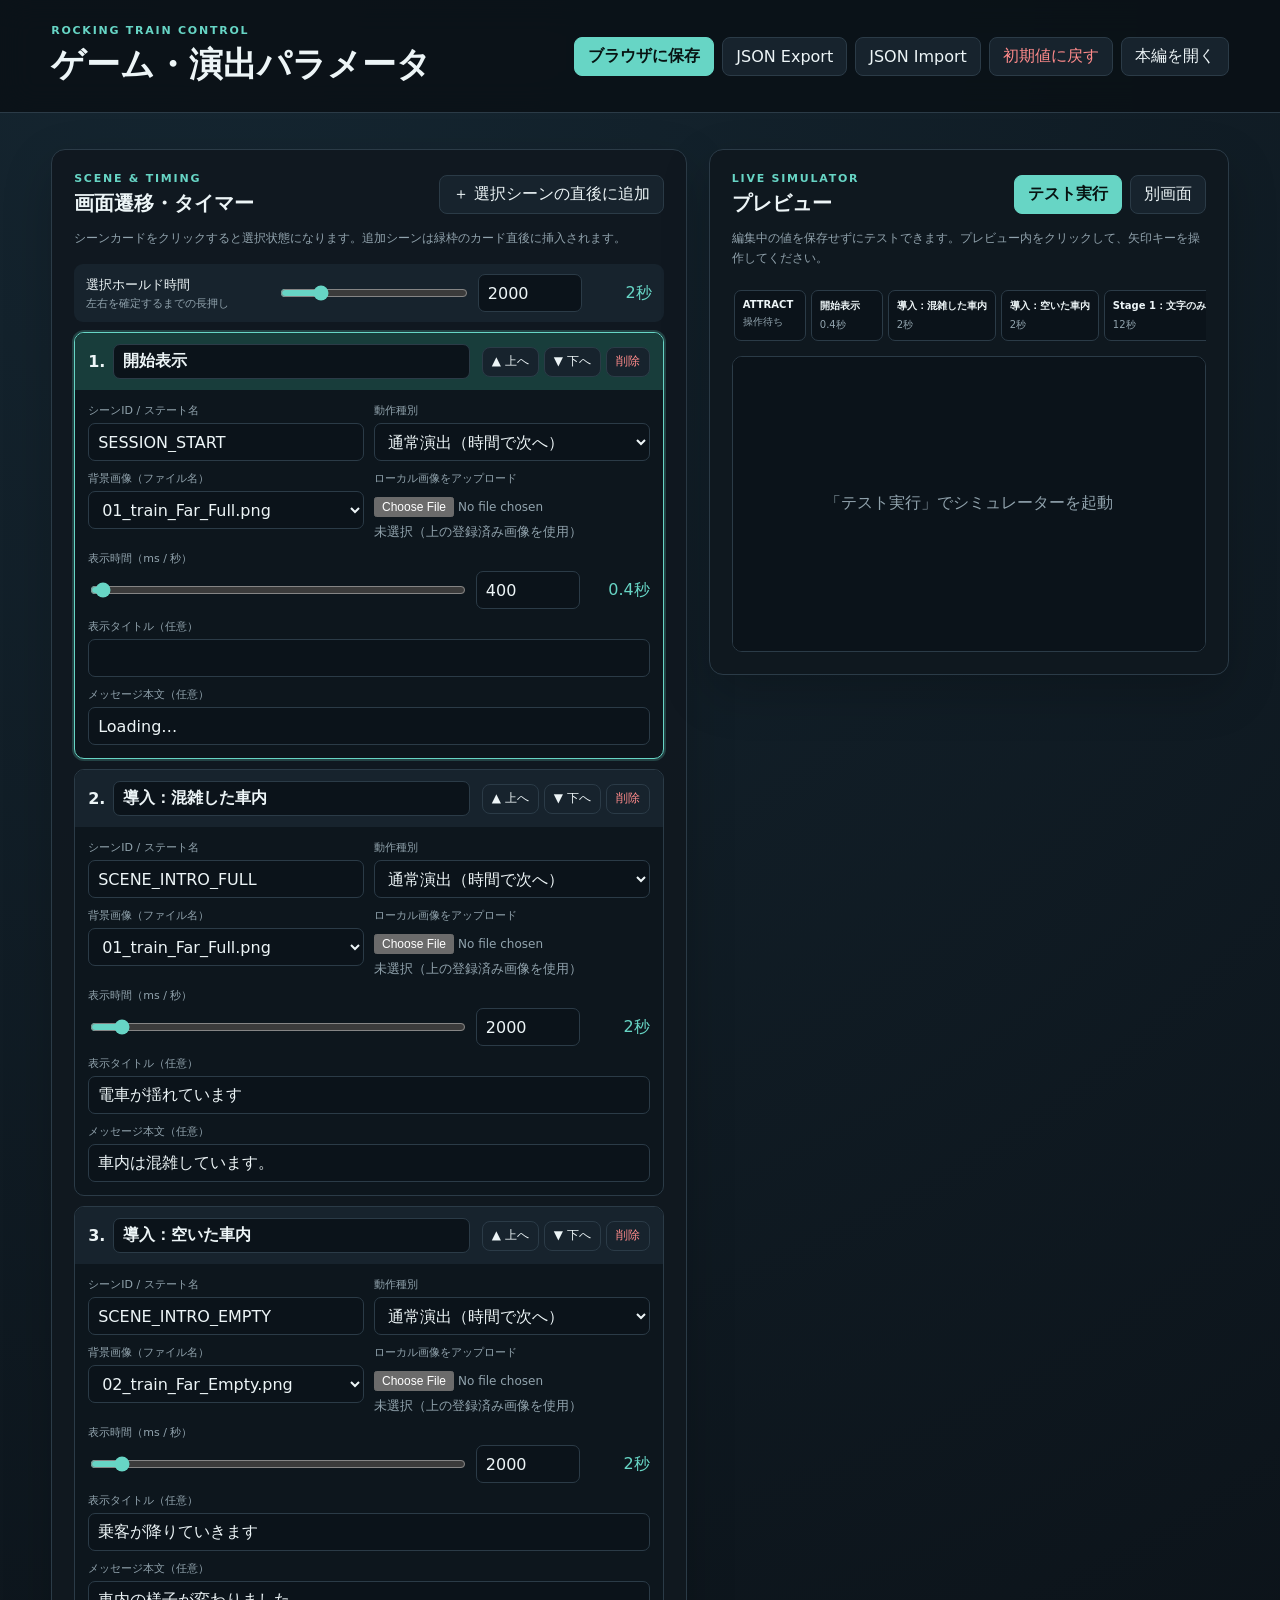
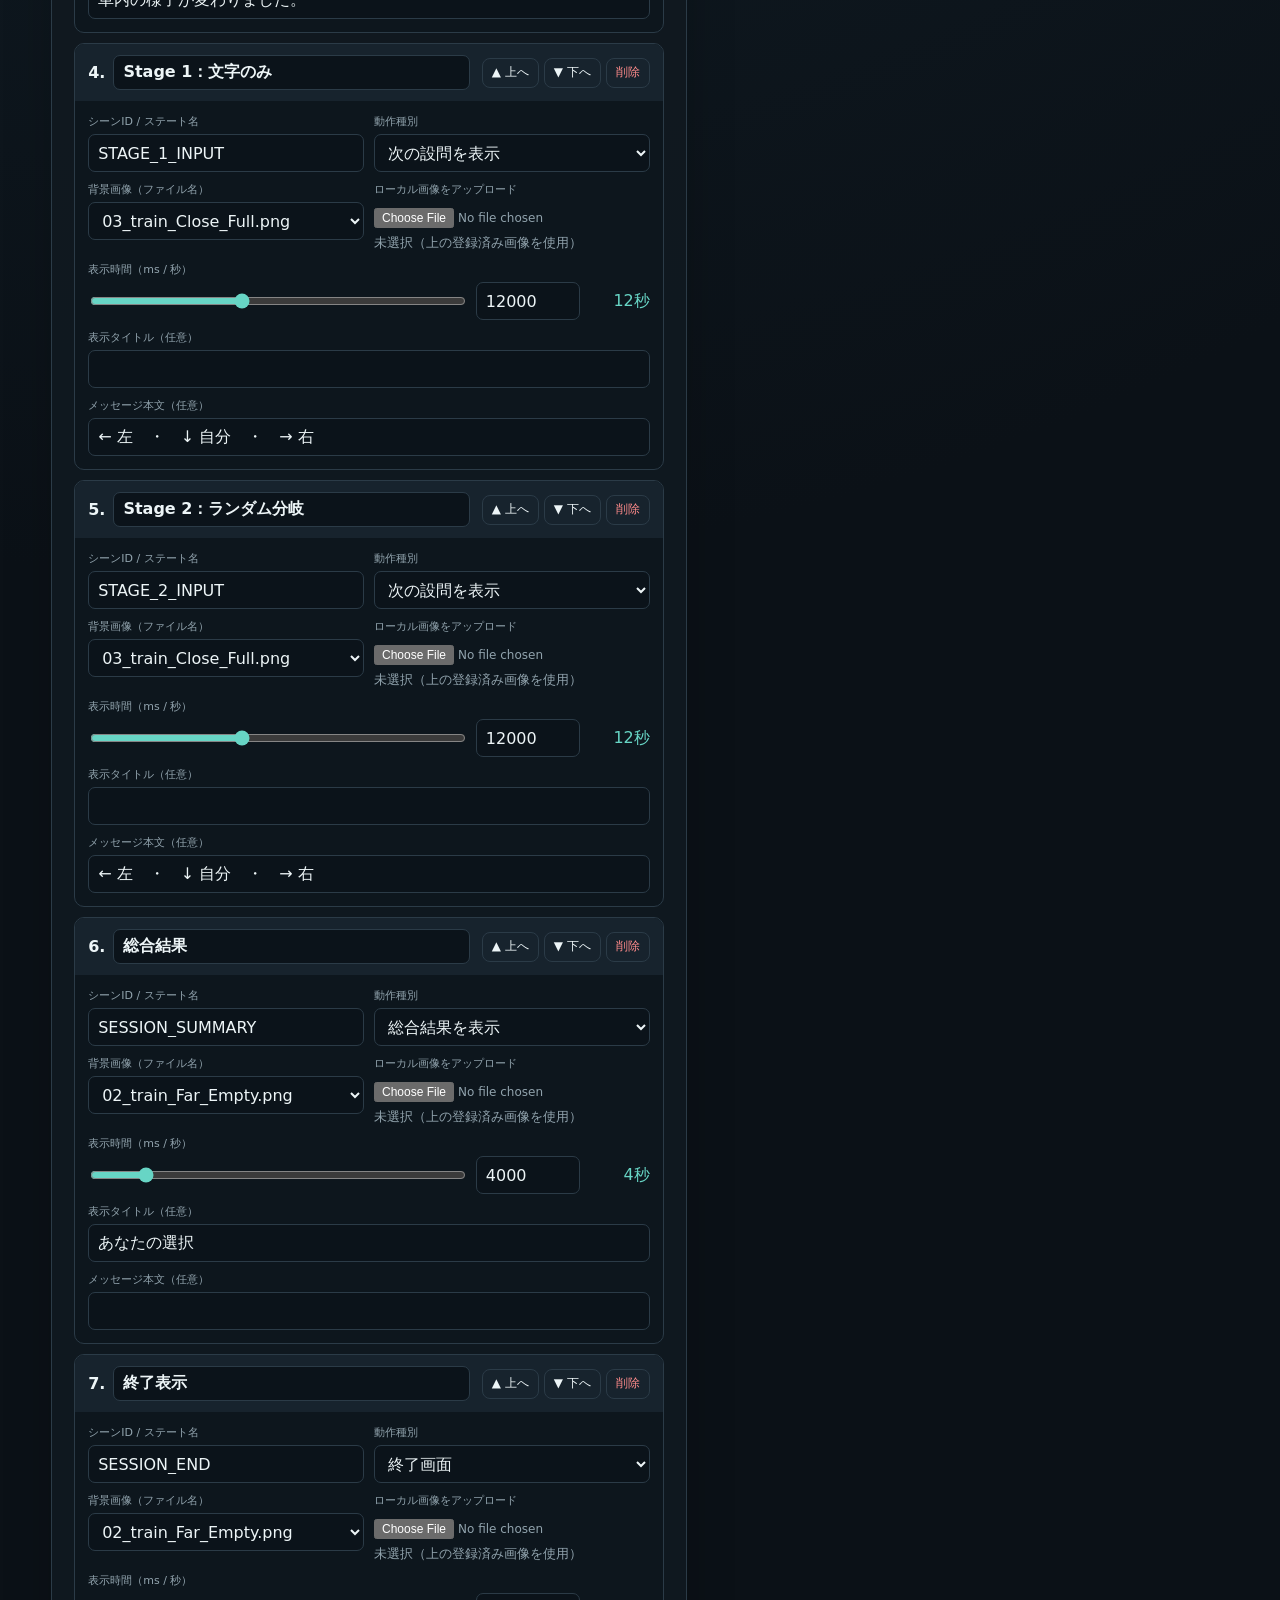
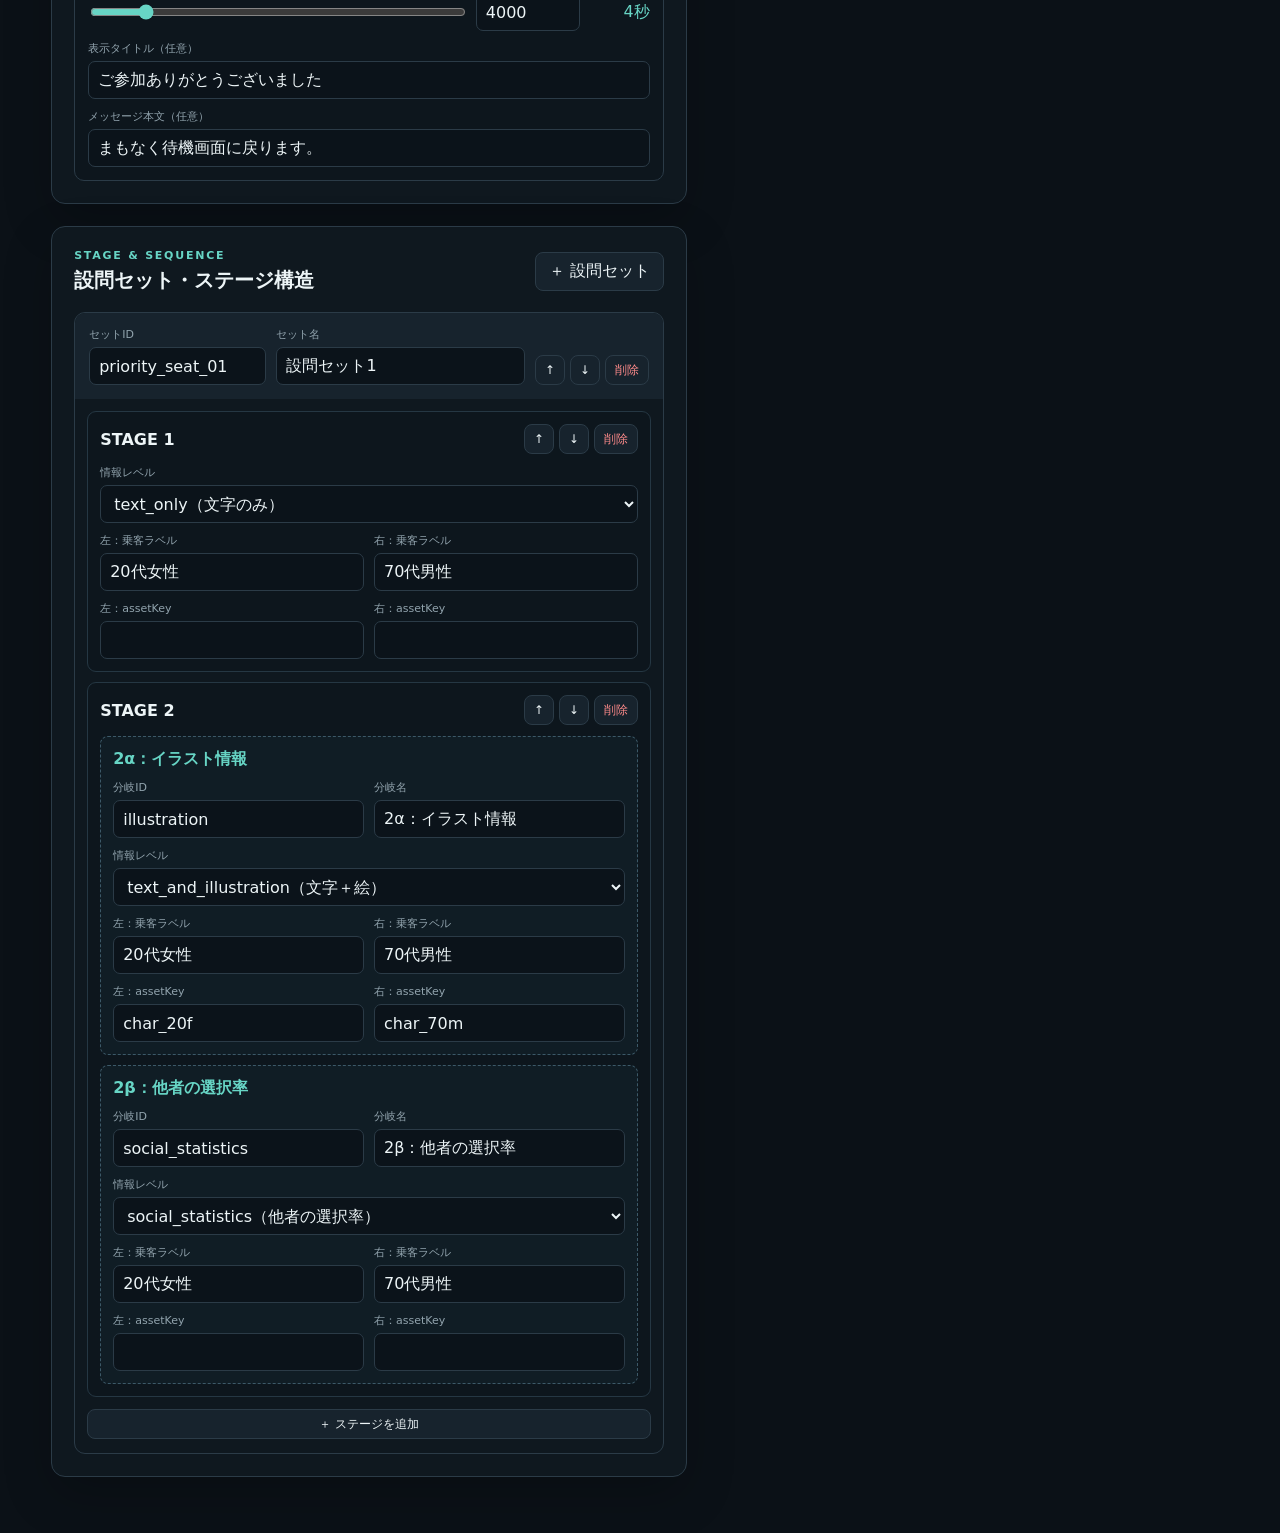
==== admin.html @ de891e97 "Initial Rocking Train prototype and admin configurator" ====
<!doctype html>
<html lang="ja">
  <head>
    <meta charset="UTF-8" />
    <meta name="viewport" content="width=device-width, initial-scale=1.0" />
    <title>揺れる電車｜演出設定</title>
    <link rel="stylesheet" href="./admin.css" />
  </head>
  <body>
    <header class="admin-header">
      <div>
        <p class="eyebrow">ROCKING TRAIN CONTROL</p>
        <h1>ゲーム・演出パラメータ</h1>
      </div>
      <nav class="header-actions" aria-label="設定操作">
        <button id="save-config" class="button button--primary" type="button">ブラウザに保存</button>
        <button id="export-config" class="button" type="button">JSON Export</button>
        <label class="button" for="import-config">JSON Import</label>
        <input id="import-config" type="file" accept="application/json,.json" hidden />
        <button id="reset-config" class="button button--danger" type="button">初期値に戻す</button>
        <a class="button" href="./index.html">本編を開く</a>
      </nav>
    </header>

    <p id="status" class="status" role="status" aria-live="polite"></p>

    <main class="admin-layout">
      <div class="editor-column">
        <section class="panel">
          <div class="panel__heading">
            <div>
              <p class="eyebrow">SCENE &amp; TIMING</p>
              <h2>画面遷移・タイマー</h2>
            </div>
            <button id="add-scene" class="button" type="button">＋ 選択シーンの直後に追加</button>
          </div>
          <p class="help">シーンカードをクリックすると選択状態になります。追加シーンは緑枠のカード直後に挿入されます。</p>
          <div id="timing-editor" class="timing-editor"></div>
        </section>

        <section class="panel">
          <div class="panel__heading">
            <div>
              <p class="eyebrow">STAGE &amp; SEQUENCE</p>
              <h2>設問セット・ステージ構造</h2>
            </div>
            <button id="add-question-set" class="button" type="button">＋ 設問セット</button>
          </div>
          <div id="sequence-editor" class="sequence-editor"></div>
        </section>
      </div>

      <aside class="preview-column">
        <section class="panel panel--sticky">
          <div class="panel__heading">
            <div>
              <p class="eyebrow">LIVE SIMULATOR</p>
              <h2>プレビュー</h2>
            </div>
            <div class="preview-actions">
              <button id="run-preview" class="button button--primary" type="button">テスト実行</button>
              <button id="open-preview" class="button" type="button">別画面</button>
            </div>
          </div>
          <p class="help">編集中の値を保存せずにテストできます。プレビュー内をクリックして、矢印キーを操作してください。</p>
          <div id="timeline" class="timeline" aria-label="画面遷移タイムライン"></div>
          <div class="preview-frame-wrap">
            <iframe id="preview-frame" title="揺れる電車 プレビュー"></iframe>
            <div id="preview-placeholder" class="preview-placeholder">「テスト実行」でシミュレーターを起動</div>
          </div>
        </section>
      </aside>
    </main>

    <script type="module" src="./admin.js"></script>
  </body>
</html>
---- admin.css ----
:root {
  color-scheme: dark;
  font-family: Inter, "Noto Sans JP", system-ui, sans-serif;
  background: #0b1117;
  color: #edf5f7;
  --panel: #101820;
  --panel-raised: #17232d;
  --line: #2b3b47;
  --muted: #91a3ad;
  --accent: #67d5c5;
  --accent-dark: #183d3b;
  --danger: #ff8b8b;
}

* { box-sizing: border-box; }
body { margin: 0; min-width: 320px; background: radial-gradient(circle at 20% 0, #152631, #0b1117 45%); }
button, input, select { font: inherit; }

.admin-header {
  display: flex;
  justify-content: space-between;
  gap: 24px;
  align-items: center;
  padding: 24px clamp(18px, 4vw, 56px);
  border-bottom: 1px solid var(--line);
  background: rgba(11, 17, 23, .9);
  backdrop-filter: blur(16px);
  position: sticky;
  top: 0;
  z-index: 20;
}

h1, h2, h3, p { margin: 0; }
h1 { font-size: clamp(22px, 3vw, 34px); }
h2 { font-size: 20px; }
h3 { font-size: 16px; }
.eyebrow { margin-bottom: 5px; color: var(--accent); font-size: 11px; letter-spacing: .16em; font-weight: 800; }
.header-actions, .preview-actions { display: flex; flex-wrap: wrap; gap: 8px; }
.button {
  display: inline-flex;
  align-items: center;
  justify-content: center;
  min-height: 38px;
  padding: 8px 13px;
  border: 1px solid var(--line);
  border-radius: 8px;
  background: #17232d;
  color: #edf5f7;
  text-decoration: none;
  cursor: pointer;
}
.button:hover { border-color: var(--accent); }
.button--primary { background: var(--accent); border-color: var(--accent); color: #071312; font-weight: 800; }
.button--danger { color: var(--danger); }
.button--small { min-height: 30px; padding: 4px 9px; font-size: 12px; }
.status { min-height: 24px; padding: 4px clamp(18px, 4vw, 56px); color: var(--accent); font-size: 13px; }

.admin-layout {
  display: grid;
  grid-template-columns: minmax(560px, 1.1fr) minmax(420px, .9fr);
  gap: 22px;
  padding: 12px clamp(18px, 4vw, 56px) 56px;
}
.editor-column { display: grid; gap: 22px; }
.panel { padding: 22px; border: 1px solid var(--line); border-radius: 14px; background: rgba(16, 24, 32, .96); box-shadow: 0 18px 50px rgba(0,0,0,.2); }
.panel--sticky { position: sticky; top: 116px; }
.panel__heading { display: flex; justify-content: space-between; align-items: center; gap: 16px; margin-bottom: 18px; }
.panel__heading > span, .help { color: var(--muted); font-size: 12px; }
.help { margin: -7px 0 16px; line-height: 1.7; }

.timing-editor { display: grid; gap: 10px; }
.timing-row {
  display: grid;
  grid-template-columns: minmax(180px, 1fr) minmax(160px, 1.25fr) 104px 58px;
  align-items: center;
  gap: 12px;
  padding: 10px 12px;
  border-radius: 9px;
  background: var(--panel-raised);
}
.timing-row label { font-size: 13px; }
.timing-row small { display: block; margin-top: 3px; color: var(--muted); }
input[type="range"] { width: 100%; accent-color: var(--accent); }
input[type="number"], input[type="text"], select {
  width: 100%;
  min-height: 38px;
  padding: 7px 9px;
  border: 1px solid var(--line);
  border-radius: 7px;
  background: #0b131a;
  color: inherit;
}
.seconds { color: var(--accent); font-variant-numeric: tabular-nums; text-align: right; }
.scene-config-card { overflow: hidden; border: 1px solid var(--line); border-radius: 10px; background: #0d161d; }
.scene-config-card.is-selected { border-color: var(--accent); box-shadow: 0 0 0 2px rgb(103 213 197 / 22%); }
.scene-config-card__header { display: flex; justify-content: space-between; align-items: center; gap: 12px; padding: 11px 13px; background: #17232d; }
.scene-config-card.is-selected .scene-config-card__header { background: #183d3b; }
.scene-config-card__name { display: grid; grid-template-columns: auto minmax(10rem, 1fr); align-items: center; gap: 8px; min-width: 0; flex: 1; }
.scene-config-card__name input { min-height: 34px; font-weight: 700; }
.scene-config-card__actions { display: flex; flex-wrap: wrap; gap: 5px; }
.scene-config-card__fields { display: grid; grid-template-columns: repeat(2, minmax(0, 1fr)); gap: 10px; padding: 13px; }
.scene-config-card__fields .field--wide { grid-column: 1 / -1; }
.scene-duration__controls { display: grid; grid-template-columns: 1fr 104px 58px; align-items: center; gap: 12px; }
.scene-upload { display: grid; align-content: start; gap: 6px; }
.scene-upload input[type="file"] { width: 100%; color: var(--muted); font-size: 12px; }
.scene-upload__status { color: var(--muted); overflow-wrap: anywhere; }

.sequence-editor { display: grid; gap: 16px; }
.question-set { border: 1px solid var(--line); border-radius: 11px; overflow: hidden; }
.question-set__header { display: grid; grid-template-columns: 1fr 1.4fr auto; gap: 10px; align-items: end; padding: 14px; background: #17232d; }
.field label { display: block; margin-bottom: 5px; color: var(--muted); font-size: 11px; }
.question-set__actions, .stage-card__actions { display: flex; gap: 5px; }
.stage-list { display: grid; gap: 10px; padding: 12px; }
.stage-card { padding: 12px; border: 1px solid #253743; border-radius: 9px; background: #0d161d; }
.stage-card__header { display: flex; justify-content: space-between; align-items: center; margin-bottom: 11px; }
.stage-fields { display: grid; grid-template-columns: repeat(2, minmax(0, 1fr)); gap: 10px; }
.stage-fields .field--wide { grid-column: 1 / -1; }
.stage-fields--variants { grid-template-columns: 1fr; }
.variant-block { padding: 12px; border: 1px dashed #3c5968; border-radius: 8px; background: #101d25; }
.variant-block h4 { margin: 0 0 10px; color: var(--accent); }
.add-stage { margin: 0 12px 14px; width: calc(100% - 24px); }

.timeline { display: flex; gap: 5px; overflow-x: auto; padding: 5px 2px 15px; }
.timeline__item { flex: 0 0 auto; min-width: 72px; padding: 8px; border: 1px solid var(--line); border-radius: 7px; background: #0b131a; transition: .2s ease; }
.timeline__item strong { display: block; font-size: 10px; }
.timeline__item span { color: var(--muted); font-size: 10px; }
.timeline__item.is-active { color: #071312; background: var(--accent); border-color: var(--accent); transform: translateY(-2px); }
.timeline__item.is-active span { color: #173b37; }
.preview-frame-wrap { position: relative; aspect-ratio: 16 / 10; overflow: hidden; border: 1px solid var(--line); border-radius: 10px; background: #070b0e; }
#preview-frame { width: 100%; height: 100%; border: 0; }
.preview-placeholder { position: absolute; inset: 0; display: grid; place-items: center; color: var(--muted); background: #0b131a; }
.preview-placeholder[hidden] { display: none; }

@media (max-width: 1050px) {
  .admin-layout { grid-template-columns: 1fr; }
  .panel--sticky { position: static; }
}
@media (max-width: 700px) {
  .admin-header { align-items: flex-start; flex-direction: column; }
  .timing-row { grid-template-columns: 1fr 86px 50px; }
  .timing-row label { grid-column: 1 / -1; }
  .question-set__header, .stage-fields, .scene-config-card__fields { grid-template-columns: 1fr; }
  .scene-config-card__header { align-items: flex-start; flex-direction: column; }
  .scene-duration__controls { grid-template-columns: 1fr 86px 50px; }
  .field--wide { grid-column: auto !important; }
}
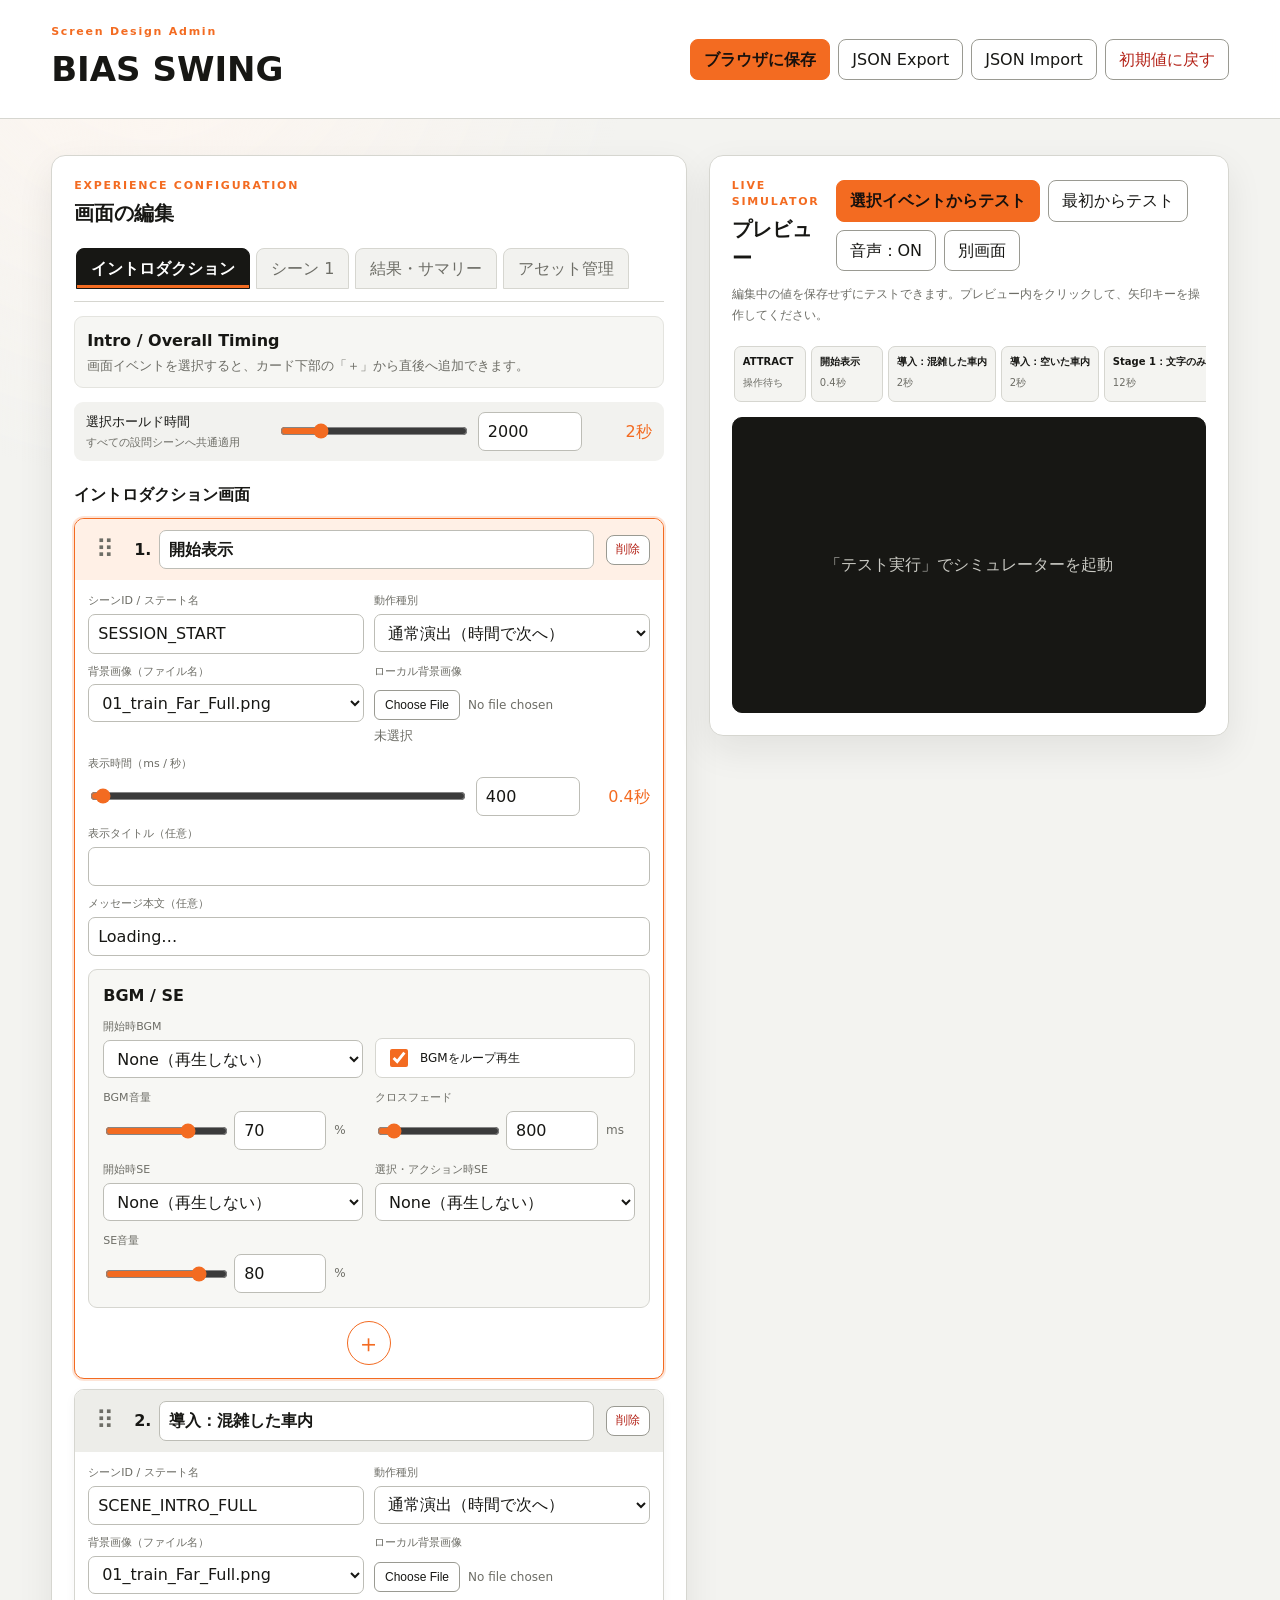
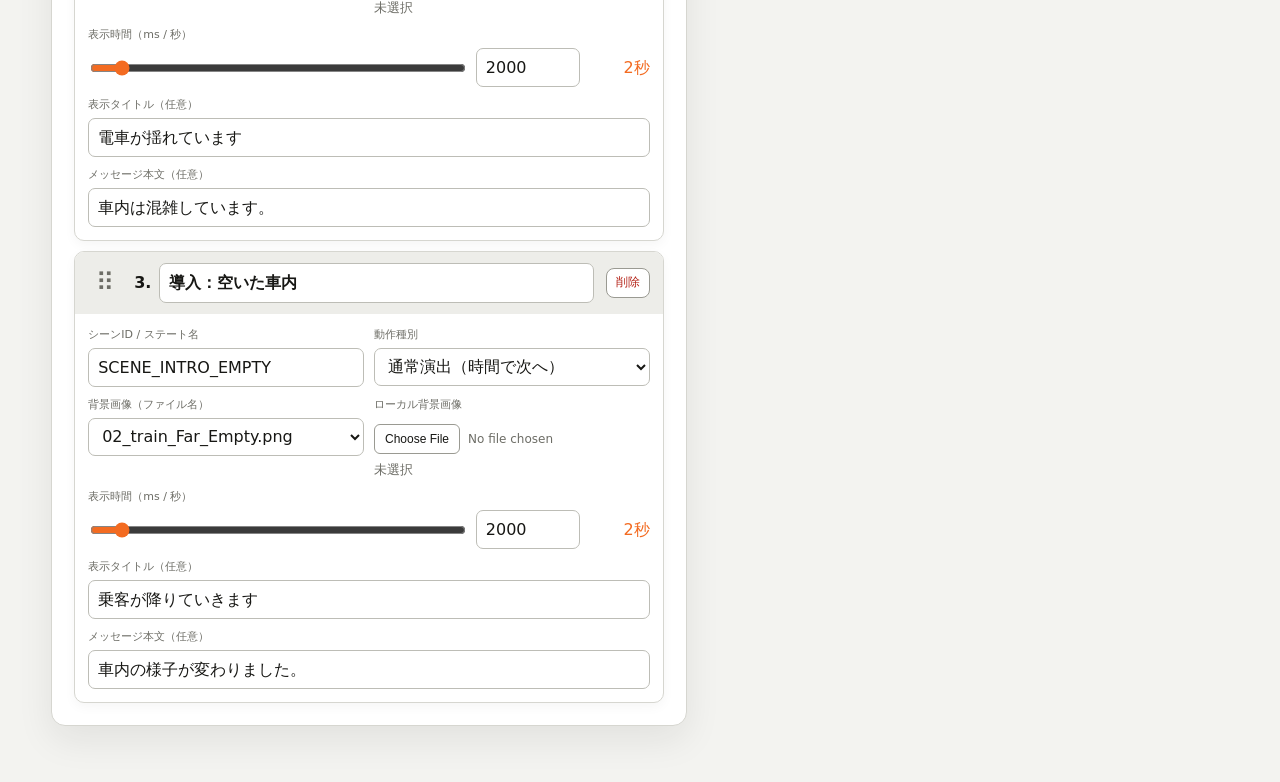
==== commit baa7e69a: "Expand admin configurator and custom asset workflow" ====
--- a/admin.html
+++ b/admin.html
@@ -9,8 +9,8 @@
   <body>
     <header class="admin-header">
       <div>
-        <p class="eyebrow">ROCKING TRAIN CONTROL</p>
-        <h1>ゲーム・演出パラメータ</h1>
+        <p class="eyebrow">Screen Design Admin</p>
+        <h1>BIAS SWING</h1>
       </div>
       <nav class="header-actions" aria-label="設定操作">
         <button id="save-config" class="button button--primary" type="button">ブラウザに保存</button>
@@ -18,7 +18,6 @@
         <label class="button" for="import-config">JSON Import</label>
         <input id="import-config" type="file" accept="application/json,.json" hidden />
         <button id="reset-config" class="button button--danger" type="button">初期値に戻す</button>
-        <a class="button" href="./index.html">本編を開く</a>
       </nav>
     </header>
 
@@ -26,27 +25,17 @@
 
     <main class="admin-layout">
       <div class="editor-column">
-        <section class="panel">
+        <section class="panel config-workspace">
           <div class="panel__heading">
             <div>
-              <p class="eyebrow">SCENE &amp; TIMING</p>
-              <h2>画面遷移・タイマー</h2>
+              <p class="eyebrow">EXPERIENCE CONFIGURATION</p>
+              <h2>画面の編集</h2>
             </div>
-            <button id="add-scene" class="button" type="button">＋ 選択シーンの直後に追加</button>
+            <div id="question-scene-actions" class="header-actions"></div>
           </div>
-          <p class="help">シーンカードをクリックすると選択状態になります。追加シーンは緑枠のカード直後に挿入されます。</p>
-          <div id="timing-editor" class="timing-editor"></div>
-        </section>
-
-        <section class="panel">
-          <div class="panel__heading">
-            <div>
-              <p class="eyebrow">STAGE &amp; SEQUENCE</p>
-              <h2>設問セット・ステージ構造</h2>
-            </div>
-            <button id="add-question-set" class="button" type="button">＋ 設問セット</button>
-          </div>
-          <div id="sequence-editor" class="sequence-editor"></div>
+          <div id="config-tabs" class="config-tabs" role="tablist" aria-label="設定カテゴリ"></div>
+          <div id="tab-toolbar" class="tab-toolbar"></div>
+          <div id="tab-editor" class="tab-editor" role="tabpanel"></div>
         </section>
       </div>
 
@@ -58,7 +47,9 @@
               <h2>プレビュー</h2>
             </div>
             <div class="preview-actions">
-              <button id="run-preview" class="button button--primary" type="button">テスト実行</button>
+              <button id="run-preview" class="button button--primary" type="button">選択イベントからテスト</button>
+              <button id="run-preview-all" class="button" type="button">最初からテスト</button>
+              <button id="toggle-preview-audio" class="button" type="button" aria-pressed="false">音声：ON</button>
               <button id="open-preview" class="button" type="button">別画面</button>
             </div>
           </div>
--- a/admin.css
+++ b/admin.css
@@ -1,19 +1,34 @@
 :root {
-  color-scheme: dark;
+  color-scheme: light;
   font-family: Inter, "Noto Sans JP", system-ui, sans-serif;
-  background: #0b1117;
-  color: #edf5f7;
-  --panel: #101820;
-  --panel-raised: #17232d;
-  --line: #2b3b47;
-  --muted: #91a3ad;
-  --accent: #67d5c5;
-  --accent-dark: #183d3b;
-  --danger: #ff8b8b;
+  background: #f3f3f0;
+  color: #171714;
+  --panel: #ffffff;
+  --panel-raised: #f2f2ef;
+  --line: #d6d6d0;
+  --line-strong: #9a9a92;
+  --muted: #6d6d66;
+  --accent: #f36b21;
+  --accent-hover: #d9540d;
+  --accent-dark: #fff0e6;
+  --danger: #b42318;
 }
 
 * { box-sizing: border-box; }
-body { margin: 0; min-width: 320px; background: radial-gradient(circle at 20% 0, #152631, #0b1117 45%); }
+::selection { background: #ffd3b8; color: #171714; }
+body { margin: 0; min-width: 320px; background: radial-gradient(circle at 12% 0, #fff7f1, transparent 30rem), #f3f3f0; line-height: 1.45; }
+body.is-transition-dragging::before,
+body.is-transition-dragging::after {
+  content: "";
+  position: fixed;
+  z-index: 40;
+  left: 0;
+  width: 100%;
+  height: 72px;
+  pointer-events: none;
+}
+body.is-transition-dragging::before { top: 0; background: linear-gradient(rgb(243 107 33 / 24%), transparent); }
+body.is-transition-dragging::after { bottom: 0; background: linear-gradient(transparent, rgb(243 107 33 / 24%)); }
 button, input, select { font: inherit; }
 
 .admin-header {
@@ -23,7 +38,7 @@
   align-items: center;
   padding: 24px clamp(18px, 4vw, 56px);
   border-bottom: 1px solid var(--line);
-  background: rgba(11, 17, 23, .9);
+  background: rgba(255, 255, 255, .94);
   backdrop-filter: blur(16px);
   position: sticky;
   top: 0;
@@ -36,21 +51,27 @@
 h3 { font-size: 16px; }
 .eyebrow { margin-bottom: 5px; color: var(--accent); font-size: 11px; letter-spacing: .16em; font-weight: 800; }
 .header-actions, .preview-actions { display: flex; flex-wrap: wrap; gap: 8px; }
+.header-actions[hidden] { display: none; }
 .button {
   display: inline-flex;
   align-items: center;
   justify-content: center;
   min-height: 38px;
   padding: 8px 13px;
-  border: 1px solid var(--line);
+  border: 1px solid var(--line-strong);
   border-radius: 8px;
-  background: #17232d;
-  color: #edf5f7;
+  background: #ffffff;
+  color: #171714;
   text-decoration: none;
   cursor: pointer;
-}
-.button:hover { border-color: var(--accent); }
-.button--primary { background: var(--accent); border-color: var(--accent); color: #071312; font-weight: 800; }
+  transition: border-color .16s ease, background .16s ease, color .16s ease, transform .16s ease;
+}
+.button:hover { border-color: var(--accent); background: var(--accent-dark); }
+.button:active { transform: translateY(1px); }
+.button:focus-visible { outline: 3px solid rgb(243 107 33 / 24%); outline-offset: 2px; }
+.button:disabled { opacity: .4; cursor: not-allowed; }
+.button--primary { background: var(--accent); border-color: var(--accent); color: #18110d; font-weight: 800; }
+.button--primary:hover { background: var(--accent-hover); border-color: var(--accent-hover); color: #ffffff; }
 .button--danger { color: var(--danger); }
 .button--small { min-height: 30px; padding: 4px 9px; font-size: 12px; }
 .status { min-height: 24px; padding: 4px clamp(18px, 4vw, 56px); color: var(--accent); font-size: 13px; }
@@ -62,11 +83,30 @@
   padding: 12px clamp(18px, 4vw, 56px) 56px;
 }
 .editor-column { display: grid; gap: 22px; }
-.panel { padding: 22px; border: 1px solid var(--line); border-radius: 14px; background: rgba(16, 24, 32, .96); box-shadow: 0 18px 50px rgba(0,0,0,.2); }
+.panel { padding: 22px; border: 1px solid var(--line); border-radius: 14px; background: var(--panel); box-shadow: 0 14px 36px rgb(23 23 20 / 8%); }
 .panel--sticky { position: sticky; top: 116px; }
 .panel__heading { display: flex; justify-content: space-between; align-items: center; gap: 16px; margin-bottom: 18px; }
 .panel__heading > span, .help { color: var(--muted); font-size: 12px; }
 .help { margin: -7px 0 16px; line-height: 1.7; }
+
+.config-workspace { min-width: 0; }
+.config-tabs { display: flex; gap: 6px; overflow-x: auto; padding: 2px 2px 12px; border-bottom: 1px solid var(--line); scrollbar-width: thin; }
+.config-tab { flex: 0 0 auto; min-height: 40px; padding: 8px 14px; border: 1px solid var(--line); border-radius: 8px 8px 0 0; background: #f2f2ef; color: var(--muted); cursor: pointer; }
+.config-tab:hover { color: #171714; border-color: var(--accent); background: var(--accent-dark); }
+.config-tab.is-active { border-color: #171714; background: #171714; color: #ffffff; box-shadow: inset 0 -3px 0 var(--accent); font-weight: 800; }
+.tab-toolbar { display: flex; justify-content: space-between; align-items: center; gap: 12px; margin: 14px 0; padding: 12px; border: 1px solid #e4e4df; border-radius: 9px; background: #f6f6f3; }
+.tab-toolbar strong, .tab-toolbar small { display: block; }
+.tab-toolbar small { margin-top: 3px; color: var(--muted); }
+.tab-editor { display: grid; gap: 18px; }
+.editor-section { display: grid; gap: 12px; padding-top: 4px; }
+.editor-section + .editor-section { padding-top: 18px; border-top: 1px solid var(--line); }
+.editor-section h3 { font-size: 16px; }
+.editor-section__heading { display: flex; justify-content: space-between; align-items: center; gap: 12px; }
+.scene-package-meta { padding: 14px; border: 1px solid var(--line); border-radius: 10px; background: #f7f7f4; }
+.diagnosis-editor { display: grid; grid-template-columns: 9rem 1fr 2fr; gap: 10px; align-items: end; padding: 12px; border: 1px solid var(--line); border-radius: 9px; background: #f7f7f4; }
+.diagnosis-editor h4 { margin: 0; align-self: center; color: var(--accent); }
+.future-field-note { grid-column: 1 / -1; color: var(--muted); }
+.empty-state { display: grid; justify-items: center; gap: 12px; padding: 20px; border: 1px dashed var(--line); border-radius: 9px; color: var(--muted); text-align: center; }
 
 .timing-editor { display: grid; gap: 10px; }
 .timing-row {
@@ -85,50 +125,102 @@
   width: 100%;
   min-height: 38px;
   padding: 7px 9px;
-  border: 1px solid var(--line);
+  border: 1px solid #bdbdb6;
   border-radius: 7px;
-  background: #0b131a;
+  background: #ffffff;
   color: inherit;
 }
+input[type="number"]:focus, input[type="text"]:focus, select:focus { outline: 2px solid rgb(243 107 33 / 24%); border-color: var(--accent); }
 .seconds { color: var(--accent); font-variant-numeric: tabular-nums; text-align: right; }
-.scene-config-card { overflow: hidden; border: 1px solid var(--line); border-radius: 10px; background: #0d161d; }
-.scene-config-card.is-selected { border-color: var(--accent); box-shadow: 0 0 0 2px rgb(103 213 197 / 22%); }
-.scene-config-card__header { display: flex; justify-content: space-between; align-items: center; gap: 12px; padding: 11px 13px; background: #17232d; }
-.scene-config-card.is-selected .scene-config-card__header { background: #183d3b; }
+.scene-config-card { overflow: hidden; border: 1px solid var(--line); border-radius: 10px; background: #ffffff; box-shadow: 0 4px 12px rgb(23 23 20 / 4%); }
+.scene-config-card.is-selected { border-color: var(--accent); box-shadow: 0 0 0 2px rgb(243 107 33 / 18%); }
+.scene-config-card.is-dragging { opacity: .45; }
+.scene-config-card.is-drop-before { box-shadow: inset 0 4px 0 var(--accent); }
+.scene-config-card.is-drop-after { box-shadow: inset 0 -4px 0 var(--accent); }
+.scene-config-card__header { display: flex; justify-content: space-between; align-items: center; gap: 12px; padding: 11px 13px; background: #edede9; }
+.scene-config-card.is-selected .scene-config-card__header { background: var(--accent-dark); }
+.scene-config-card__drag-handle { display: grid; place-items: center; align-self: stretch; min-width: 34px; border: 1px solid transparent; border-radius: 7px; color: var(--muted); font-size: 25px; cursor: grab; user-select: none; }
+.scene-config-card__drag-handle:hover { border-color: var(--accent); color: var(--accent); background: rgb(243 107 33 / 8%); }
+.scene-config-card__drag-handle:active { cursor: grabbing; }
+.scene-config-card__drag-handle:focus-visible { outline: 2px solid var(--accent); outline-offset: 2px; }
 .scene-config-card__name { display: grid; grid-template-columns: auto minmax(10rem, 1fr); align-items: center; gap: 8px; min-width: 0; flex: 1; }
 .scene-config-card__name input { min-height: 34px; font-weight: 700; }
 .scene-config-card__actions { display: flex; flex-wrap: wrap; gap: 5px; }
 .scene-config-card__fields { display: grid; grid-template-columns: repeat(2, minmax(0, 1fr)); gap: 10px; padding: 13px; }
 .scene-config-card__fields .field--wide { grid-column: 1 / -1; }
+.scene-config-card__question-settings { display: none; gap: 12px; margin: 0 13px 13px; padding: 14px; border: 1px solid var(--accent); border-radius: 9px; background: #fff9f5; }
+.scene-config-card.is-selected .scene-config-card__question-settings { display: grid; }
+.scene-config-card__question-settings > h4 { color: var(--accent); }
+.scene-config-card__audio-settings { display: none; gap: 12px; margin: 0 13px 13px; padding: 14px; border: 1px solid var(--line); border-radius: 9px; background: #f7f7f4; }
+.scene-config-card.is-selected .scene-config-card__audio-settings { display: grid; }
+.scene-config-card__audio-settings > h4 { margin: 0; color: #171714; }
+.audio-settings-grid { display: grid; grid-template-columns: repeat(2, minmax(0, 1fr)); gap: 12px; }
+.audio-loop-field { display: flex; align-items: center; gap: 9px; min-height: 38px; align-self: end; padding: 7px 10px; border: 1px solid var(--line); border-radius: 7px; background: #ffffff; color: #171714; font-size: 12px; cursor: pointer; }
+.audio-loop-field input { width: 18px; height: 18px; accent-color: var(--accent); }
+.audio-number-field__controls { display: grid; grid-template-columns: 1fr 92px auto; align-items: center; gap: 8px; }
+.audio-number-field__controls > span { min-width: 1.8rem; color: var(--muted); font-size: 12px; }
+.scene-config-card__insert { display: none; justify-content: center; padding: 0 13px 13px; }
+.scene-config-card.is-selected .scene-config-card__insert { display: flex; }
+.scene-config-card__insert-button {
+  width: 44px;
+  min-height: 44px;
+  padding: 0;
+  border: 1px solid var(--accent);
+  border-radius: 50%;
+  background: #ffffff;
+  color: var(--accent);
+  font-size: 25px;
+  line-height: 1;
+}
+.scene-config-card__insert-button:hover { background: var(--accent); color: #17110d; }
 .scene-duration__controls { display: grid; grid-template-columns: 1fr 104px 58px; align-items: center; gap: 12px; }
 .scene-upload { display: grid; align-content: start; gap: 6px; }
-.scene-upload input[type="file"] { width: 100%; color: var(--muted); font-size: 12px; }
+.scene-upload input[type="file"], .illustration-upload input[type="file"] { width: 100%; color: var(--muted); font-size: 12px; }
+.scene-upload input[type="file"]::file-selector-button, .illustration-upload input[type="file"]::file-selector-button { margin-right: 8px; padding: 7px 10px; border: 1px solid var(--line-strong); border-radius: 6px; background: #ffffff; color: #171714; cursor: pointer; }
+.scene-upload input[type="file"]::file-selector-button:hover, .illustration-upload input[type="file"]::file-selector-button:hover { border-color: var(--accent); background: var(--accent-dark); }
 .scene-upload__status { color: var(--muted); overflow-wrap: anywhere; }
-
-.sequence-editor { display: grid; gap: 16px; }
-.question-set { border: 1px solid var(--line); border-radius: 11px; overflow: hidden; }
-.question-set__header { display: grid; grid-template-columns: 1fr 1.4fr auto; gap: 10px; align-items: end; padding: 14px; background: #17232d; }
+.illustration-upload { display: grid; align-content: start; gap: 7px; padding: 10px; border: 1px solid var(--line); border-radius: 8px; background: #f7f7f4; }
+.illustration-upload__preview { width: 100%; height: 150px; object-fit: contain; border: 1px solid var(--line); border-radius: 7px; background: linear-gradient(45deg, #eeeeea 25%, transparent 25%), linear-gradient(-45deg, #eeeeea 25%, transparent 25%), linear-gradient(45deg, transparent 75%, #eeeeea 75%), linear-gradient(-45deg, transparent 75%, #eeeeea 75%), #ffffff; background-position: 0 0, 0 8px, 8px -8px, -8px 0; background-size: 16px 16px; }
+
+.asset-library-intro > p { color: var(--muted); font-size: 13px; }
+.asset-registration-list { display: grid; grid-template-columns: repeat(2, minmax(0, 1fr)); gap: 12px; }
+.asset-registration { display: grid; gap: 12px; padding: 14px; border: 1px solid var(--line); border-radius: 10px; background: #f7f7f4; }
+.asset-registration h4 { margin: 0; color: var(--accent); }
+.asset-registration__grid { display: grid; grid-template-columns: repeat(2, minmax(0, 1fr)); gap: 10px; }
+.asset-registration__file { grid-column: 1 / -1; }
+.asset-registration input[type="file"] { width: 100%; color: var(--muted); font-size: 12px; }
+.custom-asset-list { display: grid; gap: 10px; }
+.custom-asset-card { display: grid; grid-template-columns: 150px minmax(0, 1fr) auto; align-items: center; gap: 14px; padding: 12px; border: 1px solid var(--line); border-radius: 10px; background: #fff; }
+.custom-asset-card__media { display: grid; place-items: center; min-height: 90px; overflow: hidden; border: 1px solid var(--line); border-radius: 8px; background: #f2f2ef; }
+.custom-asset-card__media img { width: 100%; height: 110px; object-fit: contain; }
+.custom-asset-card__media audio { width: 100%; min-width: 140px; }
+.custom-asset-card__details { display: grid; gap: 6px; min-width: 0; }
+.custom-asset-card__details code { color: var(--accent); font-weight: 800; overflow-wrap: anywhere; }
+.custom-asset-card__details small { color: var(--muted); overflow-wrap: anywhere; }
+
 .field label { display: block; margin-bottom: 5px; color: var(--muted); font-size: 11px; }
-.question-set__actions, .stage-card__actions { display: flex; gap: 5px; }
-.stage-list { display: grid; gap: 10px; padding: 12px; }
-.stage-card { padding: 12px; border: 1px solid #253743; border-radius: 9px; background: #0d161d; }
-.stage-card__header { display: flex; justify-content: space-between; align-items: center; margin-bottom: 11px; }
 .stage-fields { display: grid; grid-template-columns: repeat(2, minmax(0, 1fr)); gap: 10px; }
 .stage-fields .field--wide { grid-column: 1 / -1; }
-.stage-fields--variants { grid-template-columns: 1fr; }
-.variant-block { padding: 12px; border: 1px dashed #3c5968; border-radius: 8px; background: #101d25; }
+.variant-block { padding: 12px; border: 1px dashed #b9b9b2; border-radius: 8px; background: #ffffff; }
 .variant-block h4 { margin: 0 0 10px; color: var(--accent); }
+.presentation-type-setting { display: grid; grid-template-columns: minmax(12rem, auto) minmax(16rem, 1fr); align-items: center; gap: 12px; padding: 13px; border: 1px solid #ffc39f; border-radius: 9px; background: var(--accent-dark); }
+.presentation-type-setting label { color: var(--accent); font-size: 13px; font-weight: 800; }
+.percentage-field { display: grid; grid-template-columns: 1fr auto; align-items: end; column-gap: 8px; }
+.percentage-field label { grid-column: 1 / -1; }
+.percentage-field > span { padding-bottom: 9px; color: var(--muted); }
 .add-stage { margin: 0 12px 14px; width: calc(100% - 24px); }
 
 .timeline { display: flex; gap: 5px; overflow-x: auto; padding: 5px 2px 15px; }
-.timeline__item { flex: 0 0 auto; min-width: 72px; padding: 8px; border: 1px solid var(--line); border-radius: 7px; background: #0b131a; transition: .2s ease; }
+.timeline__item { flex: 0 0 auto; min-width: 72px; padding: 8px; border: 1px solid var(--line); border-radius: 7px; background: #f4f4f1; color: inherit; text-align: left; cursor: pointer; transition: .2s ease; }
+.timeline__item:hover { border-color: var(--accent); background: var(--accent-dark); transform: translateY(-2px); }
+.timeline__item:focus-visible { outline: 3px solid rgb(243 107 33 / 24%); outline-offset: 2px; }
 .timeline__item strong { display: block; font-size: 10px; }
 .timeline__item span { color: var(--muted); font-size: 10px; }
-.timeline__item.is-active { color: #071312; background: var(--accent); border-color: var(--accent); transform: translateY(-2px); }
-.timeline__item.is-active span { color: #173b37; }
-.preview-frame-wrap { position: relative; aspect-ratio: 16 / 10; overflow: hidden; border: 1px solid var(--line); border-radius: 10px; background: #070b0e; }
+.timeline__item.is-active { color: #17110d; background: var(--accent); border-color: var(--accent); transform: translateY(-2px); }
+.timeline__item.is-active span { color: #4f2915; }
+.preview-frame-wrap { position: relative; aspect-ratio: 16 / 10; overflow: hidden; border: 1px solid #171714; border-radius: 10px; background: #171714; }
 #preview-frame { width: 100%; height: 100%; border: 0; }
-.preview-placeholder { position: absolute; inset: 0; display: grid; place-items: center; color: var(--muted); background: #0b131a; }
+.preview-placeholder { position: absolute; inset: 0; display: grid; place-items: center; color: #c9c9c3; background: #171714; }
 .preview-placeholder[hidden] { display: none; }
 
 @media (max-width: 1050px) {
@@ -139,8 +231,14 @@
   .admin-header { align-items: flex-start; flex-direction: column; }
   .timing-row { grid-template-columns: 1fr 86px 50px; }
   .timing-row label { grid-column: 1 / -1; }
-  .question-set__header, .stage-fields, .scene-config-card__fields { grid-template-columns: 1fr; }
+  .stage-fields, .scene-config-card__fields { grid-template-columns: 1fr; }
+  .audio-settings-grid { grid-template-columns: 1fr; }
   .scene-config-card__header { align-items: flex-start; flex-direction: column; }
   .scene-duration__controls { grid-template-columns: 1fr 86px 50px; }
+  .tab-toolbar, .editor-section__heading { align-items: stretch; flex-direction: column; }
+  .diagnosis-editor { grid-template-columns: 1fr; }
+  .presentation-type-setting { grid-template-columns: 1fr; }
   .field--wide { grid-column: auto !important; }
-}
+  .asset-registration-list, .asset-registration__grid { grid-template-columns: 1fr; }
+  .custom-asset-card { grid-template-columns: 1fr; align-items: stretch; }
+}
